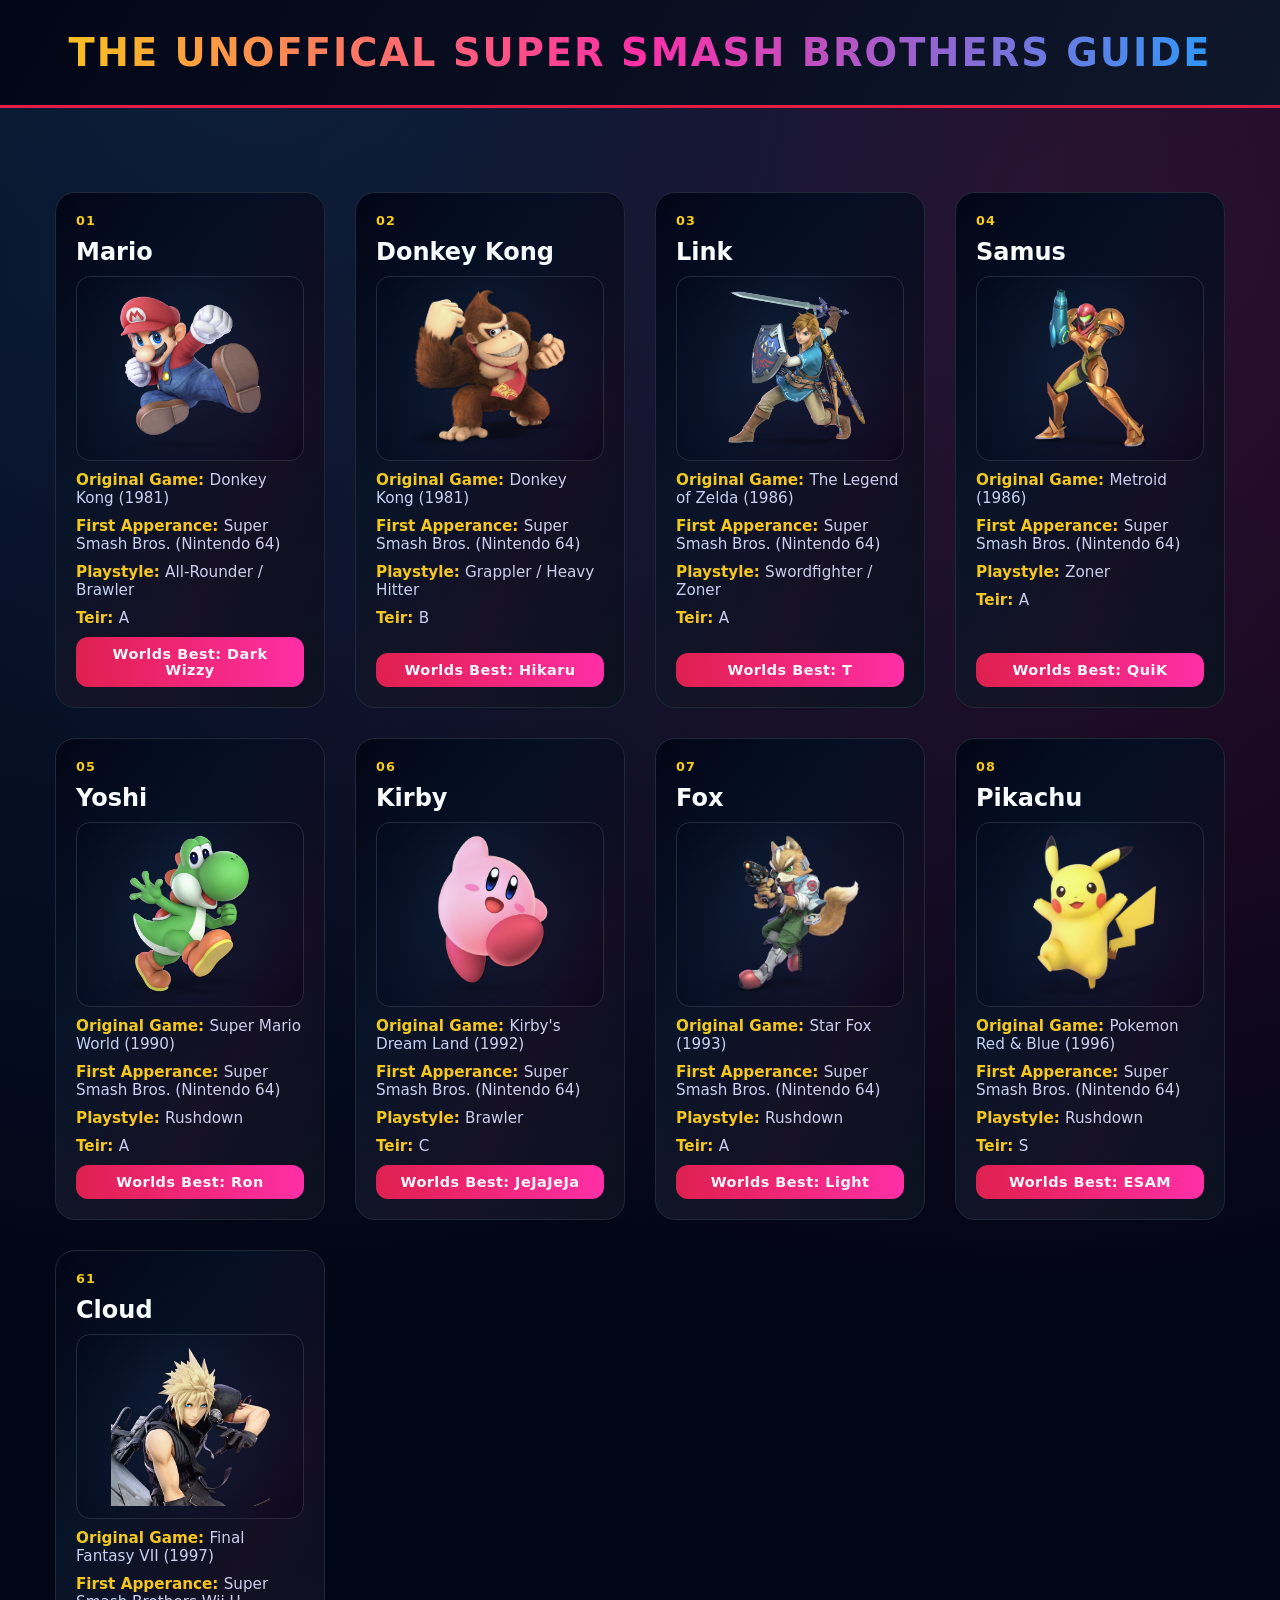
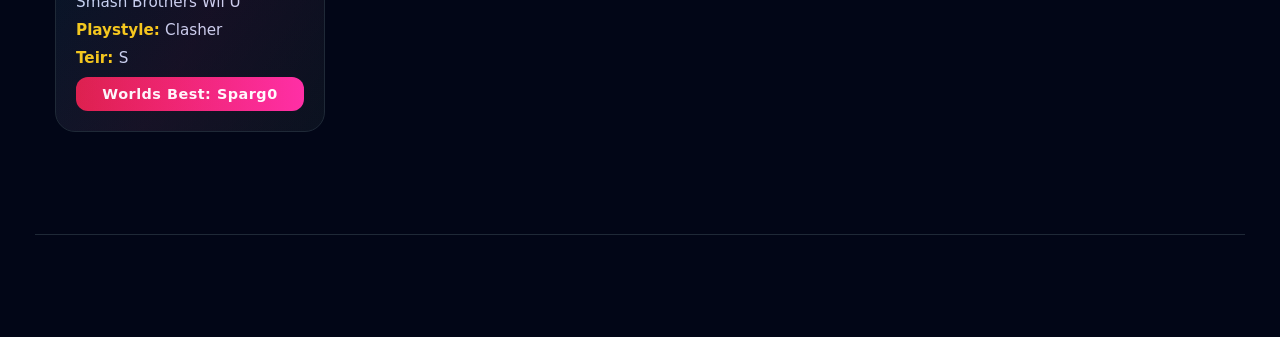
==== pages/characters.html @ b5f14c01 "created base project files and wrote character list with mario through pikachu plus cloud" ====
<html lang="en">
<!DOCTYPE html>

<head>
    <meta charset="UTF-8">
    <meta name="viewport" content="width=device-width, initial-scale=1.0">
    <title>Smash Bros. Guide | Characters</title>
    <link rel="stylesheet" href="/styles/style.css">
    <link rel="stylesheet" href="/styles/chracters_style.css">
    <script src="/scripts/script.js" defer></script>
</head>

<body>
    <header>
        <h1>THE UNOFFICAL SUPER SMASH BROTHERS GUIDE</h1>
    </header>

    <main>
        <main id="main-content" role="main">
            <section id="character-list">

                <article class="character">
                    <p>01</p>
                    <a class="character-link" href="#">Mario</a>
                    <img src="/images/mario_profile_pic.png" alt="Mario from Super Mario Bros">
                    <p><strong>Original Game: </strong> Donkey Kong (1981)</p>
                    <p><strong>First Apperance: </strong> Super Smash Bros. (Nintendo 64)</p>
                    <p><strong>Playstyle: </strong> All-Rounder / Brawler</p>
                    <p><strong>Teir: </strong> A</p>
                    <a href="https://www.twitch.tv/darkwizzy">Worlds Best: Dark Wizzy</a>
                </article>

                <article class="character">
                    <p>02</p>
                    <a class="character-link" href="#">Donkey Kong</a>
                    <img src="/images/donkey_kong_profile_pic.png" alt="Donkey Kong from Donkey Kong series">
                    <p><strong>Original Game: </strong> Donkey Kong (1981)</p>
                    <p><strong>First Apperance: </strong> Super Smash Bros. (Nintendo 64)</p>
                    <p><strong>Playstyle: </strong> Grappler / Heavy Hitter</p>
                    <p><strong>Teir: </strong> B</p>
                    <a href="https://www.twitch.tv/hikaru">Worlds Best: Hikaru</a>
                </article>

                <article class="character">
                    <p>03</p>
                    <a class="character-link" href="#">Link</a>
                    <img src="/images/link_profile_pic.png" alt="Link from The Legend of Zelda">
                    <p><strong>Original Game: </strong> The Legend of Zelda (1986)</p>
                    <p><strong>First Apperance: </strong> Super Smash Bros. (Nintendo 64)</p>
                    <p><strong>Playstyle: </strong> Swordfighter / Zoner</p>
                    <p><strong>Teir: </strong> A</p>
                    <a href="https://www.twitch.tv/t">Worlds Best: T</a>
                </article>

                <article class="character">
                    <p>04</p>
                    <a class="character-link" href="#">Samus</a>
                    <img src="/images/samus_profile_pic.png" alt="Samus from Metroid">
                    <p><strong>Original Game: </strong> Metroid (1986)</p>
                    <p><strong>First Apperance: </strong> Super Smash Bros. (Nintendo 64)</p>
                    <p><strong>Playstyle: </strong> Zoner</p>
                    <p><strong>Teir: </strong> A</p>
                    <a href="https://www.twitch.tv/quiK">Worlds Best: QuiK</a>
                </article>

                <article class="character">
                    <p>05</p>
                    <a class="character-link" href="#">Yoshi</a>
                    <img src="/images/yoshi_profile_pic.png" alt="Yoshi from Yoshi series">
                    <p><strong>Original Game: </strong> Super Mario World (1990)</p>
                    <p><strong>First Apperance: </strong> Super Smash Bros. (Nintendo 64)</p>
                    <p><strong>Playstyle: </strong> Rushdown</p>
                    <p><strong>Teir: </strong> A</p>
                    <a href="https://www.twitch.tv/ron">Worlds Best: Ron</a>
                </article>

                <article class="character">
                    <p>06</p>
                    <a class="character-link" href="#">Kirby</a>
                    <img src="/images/kirby_profile_pic.png" alt="Kirby from Kirby series">
                    <p><strong>Original Game: </strong> Kirby's Dream Land (1992)</p>
                    <p><strong>First Apperance: </strong> Super Smash Bros. (Nintendo 64)</p>
                    <p><strong>Playstyle: </strong> Brawler</p>
                    <p><strong>Teir: </strong> C</p>
                    <a href="https://www.twitch.tv/jesuischoq">Worlds Best: JeJaJeJa</a>
                </article>

                <article class="character">
                    <p>07</p>
                    <a class="character-link" href="#">Fox</a>
                    <img src="/images/fox_profile_pic.png" alt="Fox from Star Fox">
                    <p><strong>Original Game: </strong> Star Fox (1993)</p>
                    <p><strong>First Apperance: </strong> Super Smash Bros. (Nintendo 64)</p>
                    <p><strong>Playstyle: </strong> Rushdown</p>
                    <p><strong>Teir: </strong> A</p>
                    <a href="https://www.twitch.tv/light">Worlds Best: Light</a>
                </article>

                <article class="character">
                    <p>08</p>
                    <a class="character-link" href="#">Pikachu</a>
                    <img src="/images/pikachu_profile_pic.png" alt="Pikachu from Pokemon">
                    <p><strong>Original Game: </strong> Pokemon Red & Blue (1996)</p>
                    <p><strong>First Apperance: </strong> Super Smash Bros. (Nintendo 64)</p>
                    <p><strong>Playstyle: </strong> Rushdown</p>
                    <p><strong>Teir: </strong> S</p>
                    <a href="https://www.twitch.tv/esam">Worlds Best: ESAM</a>
                </article>







                <article class="character">
                    <p>61</p>
                    <a class="character-link" href="#">Cloud</a>
                    <img src="/images/cloud_profile_pic.png" alt="Cloud Strife from Final Fantasy">
                    <p><strong>Original Game: </strong> Final Fantasy VII (1997)</p>
                    <p><strong>First Apperance: </strong> Super Smash Brothers Wii U</p>
                    <p><strong>Playstyle: </strong> Clasher</p>
                    <p><strong>Teir: </strong> S</p>
                    <a href="https://www.twitch.tv/sparg0">Worlds Best: Sparg0</a>
                </article>




            </section>

        </main>

        <footer>

        </footer>
</body>

</html>
---- styles/style.css ----
/* ===== RESET ===== */
*,
*::before,
*::after {
    box-sizing: border-box;
    margin: 0;
    padding: 0;
}

/* ===== SMASH COLOR SYSTEM ===== */
:root {
    --bg-dark: #020617;
    --bg-mid: #0f172a;
    --card: #111827;

    --smash-blue: #1da1ff;
    --smash-red: #e11d48;
    --smash-pink: #ff2fa6;
    --smash-yellow: #facc15;

    --text: #e5e7eb;
    --text-dim: #94a3b8;
}

/* ===== BASE ===== */
body {
    font-family: system-ui, -apple-system, Segoe UI, Roboto, sans-serif;
    background:
        radial-gradient(circle at 20% 0%, #0b1f3a, transparent 60%),
        radial-gradient(circle at 80% 10%, #3a0b2e, transparent 55%),
        var(--bg-dark);

    color: var(--text);
    min-height: 100vh;
}

/* ===== HEADER ===== */
header {
    background: linear-gradient(120deg, #020617, #0f172a);
    border-bottom: 3px solid var(--smash-red);
    padding: 30px 16px;
    text-align: center;
}

header h1 {
    font-size: clamp(1.7rem, 3vw, 2.8rem);
    font-weight: 900;
    letter-spacing: 2px;

    background: linear-gradient(90deg,
            var(--smash-yellow),
            var(--smash-pink),
            var(--smash-blue));

    -webkit-background-clip: text;
    -webkit-text-fill-color: transparent;
}

/* ===== MAIN ===== */
main {
    max-width: 1250px;
    margin: auto;
    padding: 42px 20px;
}

/* ===== LINKS ===== */
a {
    color: var(--smash-blue);
    text-decoration: none;
    transition: .2s;
}

a:hover {
    color: var(--smash-yellow);
}

/* ===== FOOTER ===== */
footer {
    margin-top: 60px;
    padding: 30px;
    text-align: center;
    color: var(--text-dim);
    border-top: 1px solid #1f2937;
}
---- styles/chracters_style.css ----
/* ===== GRID ===== */

#character-list {
    display: grid;
    grid-template-columns: repeat(auto-fill, minmax(270px, 1fr));
    gap: 30px;
}

/* ===== CARD ===== */

.character {
    background: linear-gradient(160deg, #020617, #0b1220);
    border: 1px solid #1f2937;
    border-radius: 20px;
    padding: 20px;

    display: flex;
    flex-direction: column;
    gap: 10px;

    position: relative;
    overflow: hidden;

    transition: transform .25s ease, box-shadow .25s ease, border .25s ease;
}

/* smash glow stripe */
.character::before {
    content: "";
    position: absolute;
    inset: 0;
    background: linear-gradient(120deg,
            transparent,
            rgba(29, 161, 255, .15),
            rgba(255, 47, 166, .15),
            transparent);
    opacity: .35;
    pointer-events: none;
}

.character:hover {
    transform: translateY(-10px) scale(1.02);
    border-color: var(--smash-blue);
    box-shadow:
        0 0 0 1px rgba(29, 161, 255, .4),
        0 20px 45px rgba(0, 0, 0, .7);
}

/* ===== NUMBER ===== */

.character>p:first-child {
    font-size: .8rem;
    color: var(--smash-yellow);
    font-weight: 800;
    letter-spacing: 1px;
}

/* ===== NAME ===== */

.character-link {
    font-size: 1.5rem;
    font-weight: 900;
    color: white;
}

.character-link:hover {
    color: var(--smash-pink);
}

/* ===== IMAGE ===== */

.character img {
    width: 100%;
    height: 185px;
    object-fit: contain;
    border-radius: 14px;
    padding: 12px;

    background:
        radial-gradient(circle, #0f172a, #020617);

    border: 1px solid #1f2937;
}

/* ===== STATS ===== */

.character p {
    font-size: .95rem;
    color: #cbd5f1;
}

.character strong {
    color: var(--smash-yellow);
}

/* ===== BEST PLAYER BUTTON ===== */

.character a:last-child {
    margin-top: auto;
    display: block;
    text-align: center;

    font-weight: 800;
    font-size: .9rem;

    padding: 9px 12px;
    border-radius: 12px;

    background: linear-gradient(90deg,
            var(--smash-red),
            var(--smash-pink));

    color: white;
    letter-spacing: .5px;

    transition: .2s;
}

.character a:last-child:hover {
    transform: translateY(-2px);
    filter: brightness(1.15);
    box-shadow: 0 0 18px rgba(225, 29, 72, .45);
}

/* ===== TIER COLORS ===== */

.tier-s {
    color: #22ff88;
}

.tier-a {
    color: var(--smash-blue);
}

.tier-b {
    color: var(--smash-yellow);
}

.tier-c {
    color: #fb7185;
}

/* ===== MOBILE ===== */

@media (max-width: 600px) {
    .character img {
        height: 150px;
    }
}
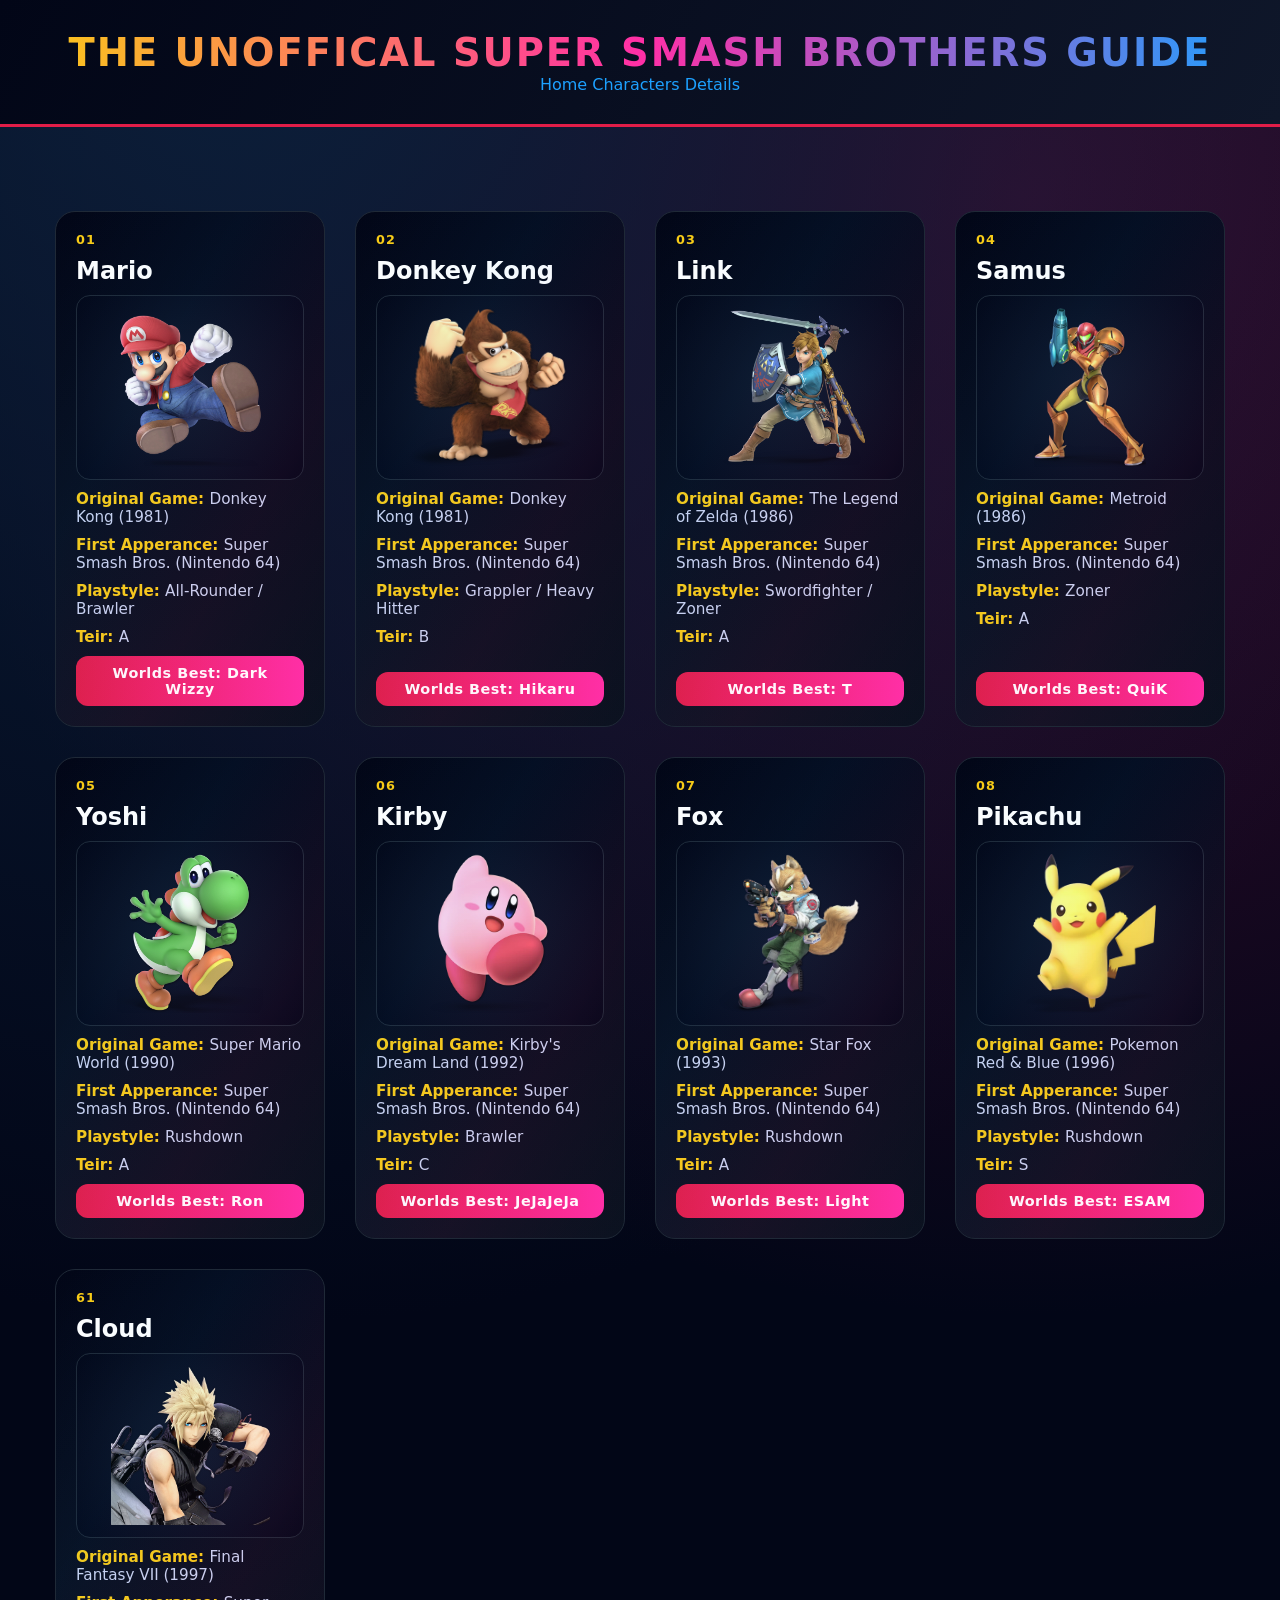
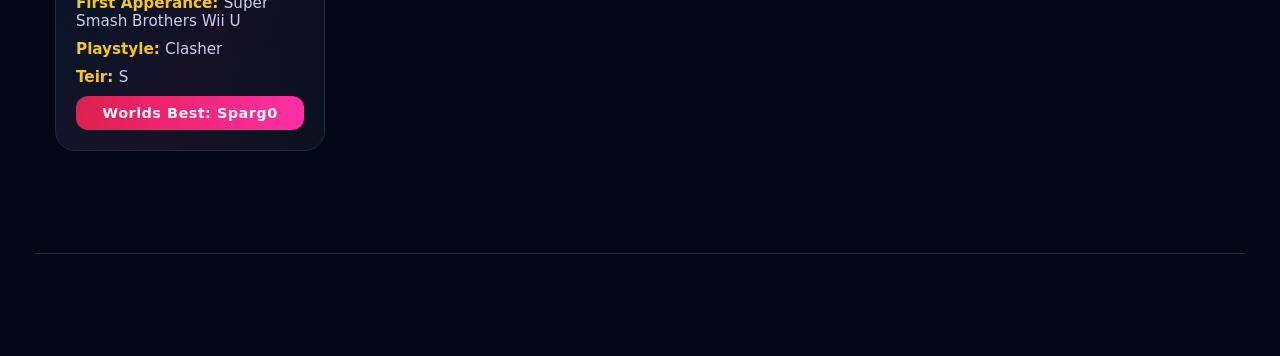
==== commit dbbe9f8a: "created navbars and updated css pages as ai version" ====
--- a/pages/characters.html
+++ b/pages/characters.html
@@ -5,14 +5,19 @@
     <meta charset="UTF-8">
     <meta name="viewport" content="width=device-width, initial-scale=1.0">
     <title>Smash Bros. Guide | Characters</title>
-    <link rel="stylesheet" href="/styles/style.css">
-    <link rel="stylesheet" href="/styles/chracters_style.css">
+    <link rel="stylesheet" href="/styles/ai_style.css">
+    <link rel="stylesheet" href="/styles/ai_chracters_style.css">
     <script src="/scripts/script.js" defer></script>
 </head>
 
 <body>
     <header>
         <h1>THE UNOFFICAL SUPER SMASH BROTHERS GUIDE</h1>
+        <nav>
+            <a href="/index.html">Home</a>
+            <a href="characters.html">Characters</a>
+            <a href="#">Details</a>
+        </nav>
     </header>
 
     <main>
--- a/styles/ai_style.css
+++ b/styles/ai_style.css
@@ -0,0 +1,84 @@
+/* ===== RESET ===== */
+*,
+*::before,
+*::after {
+    box-sizing: border-box;
+    margin: 0;
+    padding: 0;
+}
+
+/* ===== SMASH COLOR SYSTEM ===== */
+:root {
+    --bg-dark: #020617;
+    --bg-mid: #0f172a;
+    --card: #111827;
+
+    --smash-blue: #1da1ff;
+    --smash-red: #e11d48;
+    --smash-pink: #ff2fa6;
+    --smash-yellow: #facc15;
+
+    --text: #e5e7eb;
+    --text-dim: #94a3b8;
+}
+
+/* ===== BASE ===== */
+body {
+    font-family: system-ui, -apple-system, Segoe UI, Roboto, sans-serif;
+    background:
+        radial-gradient(circle at 20% 0%, #0b1f3a, transparent 60%),
+        radial-gradient(circle at 80% 10%, #3a0b2e, transparent 55%),
+        var(--bg-dark);
+
+    color: var(--text);
+    min-height: 100vh;
+}
+
+/* ===== HEADER ===== */
+header {
+    background: linear-gradient(120deg, #020617, #0f172a);
+    border-bottom: 3px solid var(--smash-red);
+    padding: 30px 16px;
+    text-align: center;
+}
+
+header h1 {
+    font-size: clamp(1.7rem, 3vw, 2.8rem);
+    font-weight: 900;
+    letter-spacing: 2px;
+
+    background: linear-gradient(90deg,
+            var(--smash-yellow),
+            var(--smash-pink),
+            var(--smash-blue));
+
+    -webkit-background-clip: text;
+    -webkit-text-fill-color: transparent;
+}
+
+/* ===== MAIN ===== */
+main {
+    max-width: 1250px;
+    margin: auto;
+    padding: 42px 20px;
+}
+
+/* ===== LINKS ===== */
+a {
+    color: var(--smash-blue);
+    text-decoration: none;
+    transition: .2s;
+}
+
+a:hover {
+    color: var(--smash-yellow);
+}
+
+/* ===== FOOTER ===== */
+footer {
+    margin-top: 60px;
+    padding: 30px;
+    text-align: center;
+    color: var(--text-dim);
+    border-top: 1px solid #1f2937;
+}
--- a/styles/ai_chracters_style.css
+++ b/styles/ai_chracters_style.css
@@ -0,0 +1,149 @@
+/* ===== GRID ===== */
+
+#character-list {
+    display: grid;
+    grid-template-columns: repeat(auto-fill, minmax(270px, 1fr));
+    gap: 30px;
+}
+
+/* ===== CARD ===== */
+
+.character {
+    background: linear-gradient(160deg, #020617, #0b1220);
+    border: 1px solid #1f2937;
+    border-radius: 20px;
+    padding: 20px;
+
+    display: flex;
+    flex-direction: column;
+    gap: 10px;
+
+    position: relative;
+    overflow: hidden;
+
+    transition: transform .25s ease, box-shadow .25s ease, border .25s ease;
+}
+
+/* smash glow stripe */
+.character::before {
+    content: "";
+    position: absolute;
+    inset: 0;
+    background: linear-gradient(120deg,
+            transparent,
+            rgba(29, 161, 255, .15),
+            rgba(255, 47, 166, .15),
+            transparent);
+    opacity: .35;
+    pointer-events: none;
+}
+
+.character:hover {
+    transform: translateY(-10px) scale(1.02);
+    border-color: var(--smash-blue);
+    box-shadow:
+        0 0 0 1px rgba(29, 161, 255, .4),
+        0 20px 45px rgba(0, 0, 0, .7);
+}
+
+/* ===== NUMBER ===== */
+
+.character>p:first-child {
+    font-size: .8rem;
+    color: var(--smash-yellow);
+    font-weight: 800;
+    letter-spacing: 1px;
+}
+
+/* ===== NAME ===== */
+
+.character-link {
+    font-size: 1.5rem;
+    font-weight: 900;
+    color: white;
+}
+
+.character-link:hover {
+    color: var(--smash-pink);
+}
+
+/* ===== IMAGE ===== */
+
+.character img {
+    width: 100%;
+    height: 185px;
+    object-fit: contain;
+    border-radius: 14px;
+    padding: 12px;
+
+    background:
+        radial-gradient(circle, #0f172a, #020617);
+
+    border: 1px solid #1f2937;
+}
+
+/* ===== STATS ===== */
+
+.character p {
+    font-size: .95rem;
+    color: #cbd5f1;
+}
+
+.character strong {
+    color: var(--smash-yellow);
+}
+
+/* ===== BEST PLAYER BUTTON ===== */
+
+.character a:last-child {
+    margin-top: auto;
+    display: block;
+    text-align: center;
+
+    font-weight: 800;
+    font-size: .9rem;
+
+    padding: 9px 12px;
+    border-radius: 12px;
+
+    background: linear-gradient(90deg,
+            var(--smash-red),
+            var(--smash-pink));
+
+    color: white;
+    letter-spacing: .5px;
+
+    transition: .2s;
+}
+
+.character a:last-child:hover {
+    transform: translateY(-2px);
+    filter: brightness(1.15);
+    box-shadow: 0 0 18px rgba(225, 29, 72, .45);
+}
+
+/* ===== TIER COLORS ===== */
+
+.tier-s {
+    color: #22ff88;
+}
+
+.tier-a {
+    color: var(--smash-blue);
+}
+
+.tier-b {
+    color: var(--smash-yellow);
+}
+
+.tier-c {
+    color: #fb7185;
+}
+
+/* ===== MOBILE ===== */
+
+@media (max-width: 600px) {
+    .character img {
+        height: 150px;
+    }
+}
